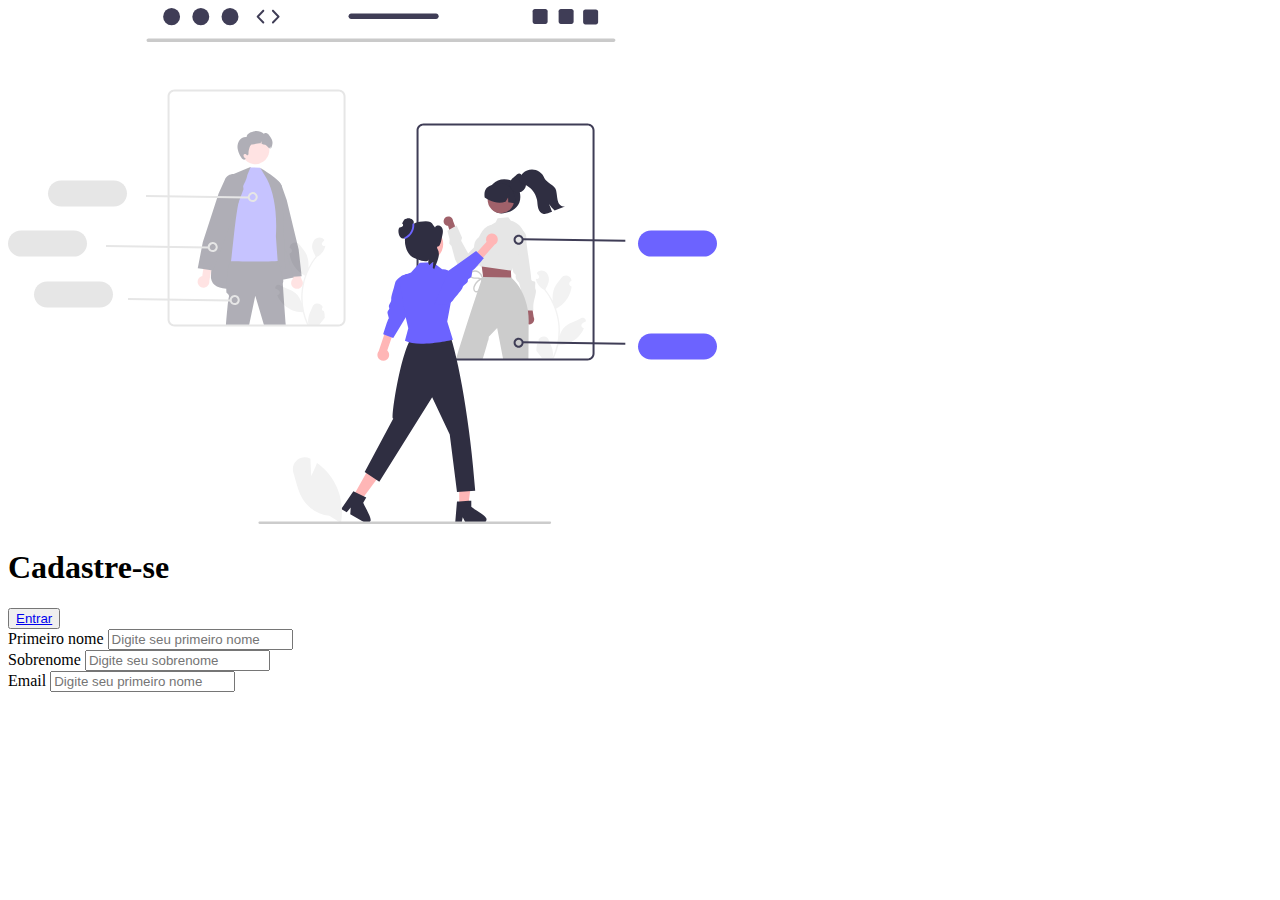
==== FORMULARIO DE CADASTRO/formulario.html @ c496003f "Add files via upload" ====
<!DOCTYPE html>
<html lang="pt-br">
<head>
    <meta charset="UTF-8">
    <meta name="viewport" content="width=device-width, initial-scale=1.0">
    <link rel="stylesheet" href="assets/css/formulario.css">
    <title>Document</title>
</head>

<body>
    <div class="container">
        <div class="form-image">
            <img src="assets/img/undraw_shopping_re_hdd9.svg">
        </div>
    <div class="form">
        <form action="#">
            <div class="form-header">
                <div class="title">
                    <h1>Cadastre-se</h1>
                </div>
                <div class="login-button">
                    <button><a href="#">Entrar</a></button>
                </div>
            </div>

            <div class="input-group">
                <div class="input-group">
                    <label for="firstname">Primeiro nome</label>
                    <input id="firstname" type="text" name="firstname" placeholder="Digite seu primeiro nome" required>
                </div>

                <div class="input-group">
                    <div class="input-group">
                        <label for="lastname">Sobrenome</label>
                        <input id="lastname" type="text" name="lastname" placeholder="Digite seu sobrenome" required>
                    </div>

                    <div class="input-group">
                        <div class="input-group">
                            <label for="email">Email</label>
                            <input id="email" type="email" name="email" placeholder="Digite seu primeiro nome" required>
                        </div>
            </div>
        </form>
    </div>

    </div>
</body>

</html>
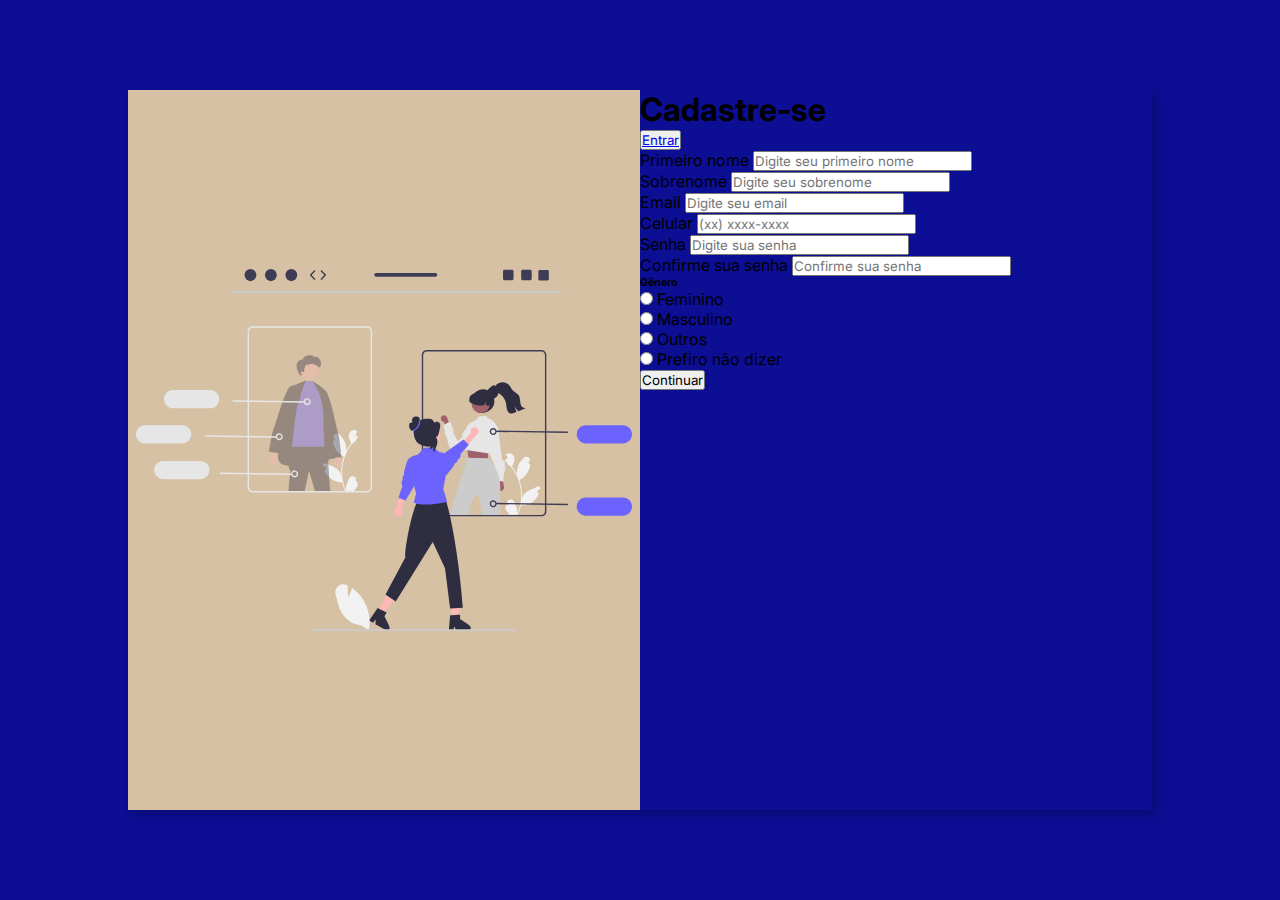
==== commit d50281ac: "Add files via upload" ====
--- a/FORMULARIO DE CADASTRO/formulario.html
+++ b/FORMULARIO DE CADASTRO/formulario.html
@@ -38,9 +38,58 @@
                     <div class="input-group">
                         <div class="input-group">
                             <label for="email">Email</label>
-                            <input id="email" type="email" name="email" placeholder="Digite seu primeiro nome" required>
+                            <input id="email" type="email" name="email" placeholder="Digite seu email" required>
                         </div>
+
+                        <div class="input-group">
+                            <div class="input-group">
+                                <label for="number">Celular</label>
+                                <input id="number" type="tel" name="number" placeholder="(xx) xxxx-xxxx" required>
+                            </div>
+
+                            <div class="input-group">
+                                <div class="input-group">
+                                    <label for="password">Senha</label>
+                                    <input id="password" type="password" name="password" placeholder="Digite sua senha" required>
+                                </div>
+
+                                <div class="input-group">
+                                    <div class="input-group">
+                                        <label for="confirmpassword">Confirme sua senha</label>
+                                        <input id="confirmpassword" type="confirmpassword" name="confirmpassword" placeholder="Confirme sua senha" required>
+                                    </div>
             </div>
+                <div class="gender-input">
+                    <div class="gender-title">
+                        <h6>Gênero</h6>
+                    </div>
+
+                    <div class="gender-group">
+                        <div class="gender-input">
+                            <input type="radio" id="female" name="gender">
+                            <label for="female">Feminino</label>
+                        </div>
+
+                        <div class="gender-input">
+                            <input type="radio" id="male" name="gender">
+                            <label for="male">Masculino</label>
+
+                            <div class="gender-input">
+                                <input type="radio" id="others" name="gender">
+                                <label for="others">Outros</label>
+
+                                  <div class="gender-input">
+                            <input type="radio" id="none" name="gender">
+                            <label for="none">Prefiro não dizer</label>
+                        </div>
+                            </div>
+                        </div>
+                    </div>
+                </div>
+
+                <div class="continue-button">
+                    <button><a href="#"></a>Continuar</button>
+                </div>
         </form>
     </div>
 
--- a/FORMULARIO DE CADASTRO/assets/css/formulario.css
+++ b/FORMULARIO DE CADASTRO/assets/css/formulario.css
@@ -0,0 +1,37 @@
+@import url('https://fonts.googleapis.com/css2?family=Inter:wght@100..900&display=swap');
+
+* {
+    padding: 0;
+    margin: 0;
+    box-sizing: border-box;
+    font-family: 'inter', sans-serif;
+}
+
+body {
+    width: 100%;
+    height: 100vh;
+    display: flex;
+    justify-content: center;
+    align-items: center;
+    background: #0c0e94;
+}
+
+.container {
+    width: 80%;
+    height: 80vh;
+    display: flex;
+    box-shadow: 5px 5px 10px rgba( 0, 0, 0, 0.212);
+}
+
+.form-image {
+    width: 50%;
+    display: flex;
+    justify-content: center;
+    align-items: center;
+    background-color: #fde3a7d7;
+    padding: 1rem;
+}
+
+.form-image img {
+    width: 31rem;
+}  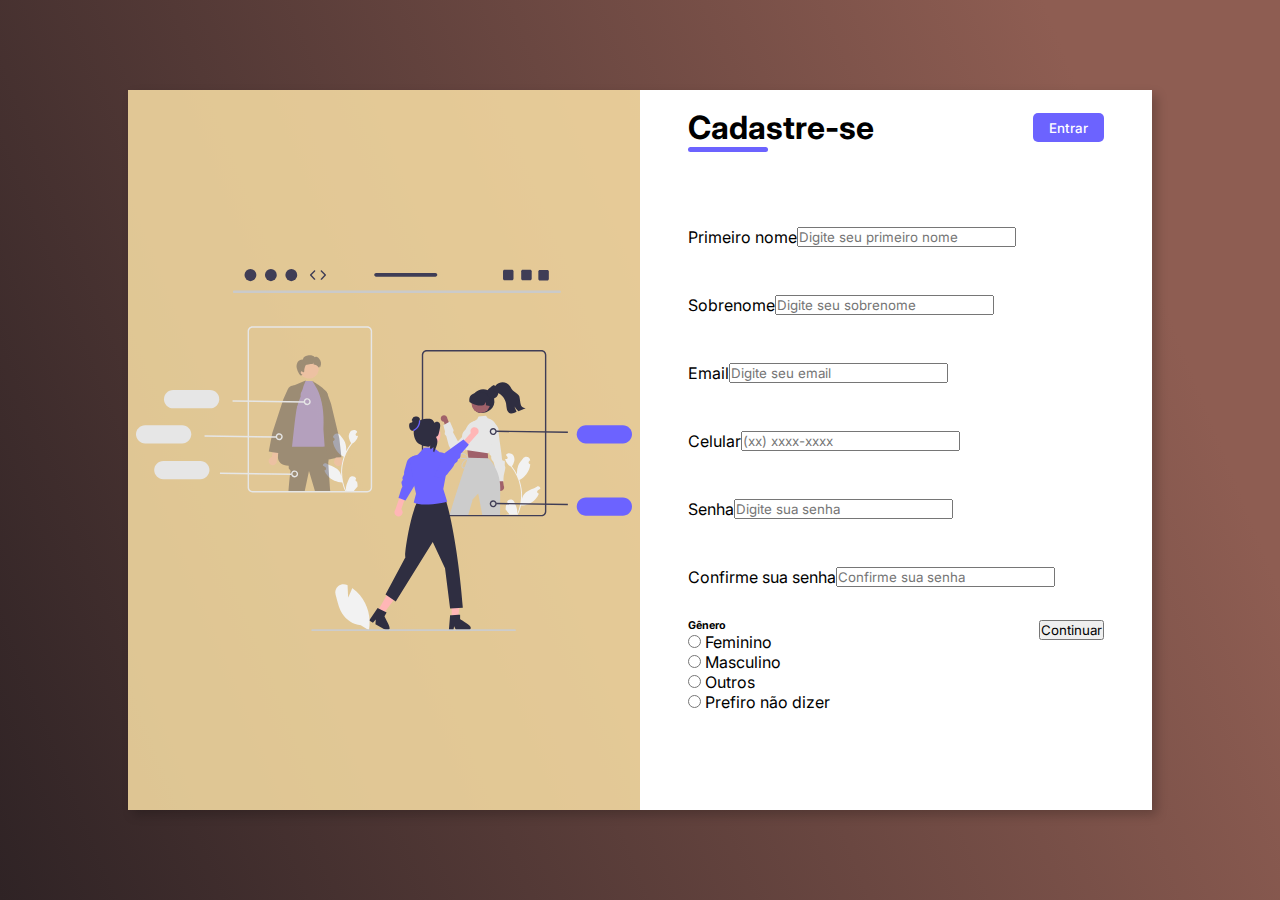
==== commit 03b9e3b7: "Add files via upload" ====
--- a/FORMULARIO DE CADASTRO/formulario.html
+++ b/FORMULARIO DE CADASTRO/formulario.html
@@ -59,6 +59,7 @@
                                         <input id="confirmpassword" type="confirmpassword" name="confirmpassword" placeholder="Confirme sua senha" required>
                                     </div>
             </div>
+            
                 <div class="gender-input">
                     <div class="gender-title">
                         <h6>Gênero</h6>
--- a/FORMULARIO DE CADASTRO/assets/css/formulario.css
+++ b/FORMULARIO DE CADASTRO/assets/css/formulario.css
@@ -13,7 +13,7 @@
     display: flex;
     justify-content: center;
     align-items: center;
-    background: #0c0e94;
+    background: linear-gradient(68.15deg, #2F2325, #8E5D52 85.61%);
 }
 
 .container {
@@ -34,4 +34,75 @@
 
 .form-image img {
     width: 31rem;
-}  +}
+
+.form {
+    width: 50%;
+    display: flex;
+    justify-content: center;
+    align-items: center;
+    flex-direction: column;
+    background-color: #ffff;
+    padding: 3rem;
+}
+
+.form-header {
+    margin-bottom: 3rem;
+    display: flex;
+    justify-content: space-between;
+}
+
+.login-button {
+    display: flex;
+    align-items: center;
+}
+
+.login-button button {
+    border: none;
+    background-color: #6c63ff;
+    padding: 0.4rem 1rem;
+    border-radius: 5px;
+    cursor: pointer;
+}
+
+.login-button button:hover {
+    background-color: #6b63fff1;
+}
+
+.login-button button a {
+    text-decoration: none;
+    font-weight: 500;
+    color: #ffff;
+}
+
+.form-header h1::after {
+    content: '';
+    display: block;
+    width: 5rem;
+    height: 0.3rem;
+    background-color: #6c63ff;
+    margin: 0 auto;
+    position: absolute;
+    border-radius: 10px;
+}
+
+.input-group {
+    display: flex;
+    flex-wrap: wrap;
+    justify-content: space-between;
+    padding: 1rem 0;
+}
+
+.input-box {
+    display: flex;
+    flex-direction: column;
+    margin-bottom: 1.1rem;
+}
+
+.input-box input {
+    margin: 0.6rem 0;
+    padding: 0.8rem 1.2rem;
+    border: none;
+    border-radius: 10px;
+    box-shadow: 1px 1px 6px #0000001c;
+}